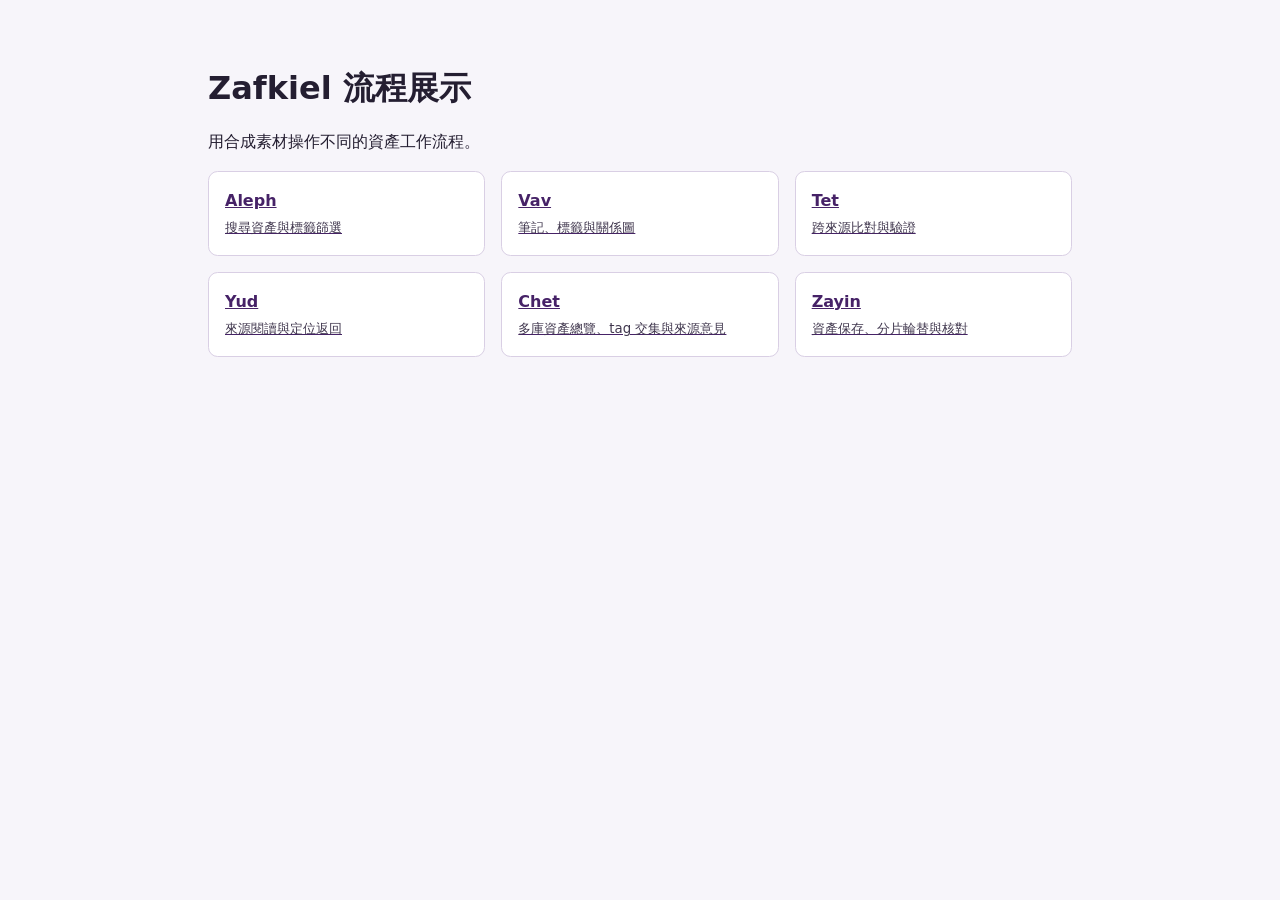
==== index.html @ 54026ae1 "Publish synthetic Zayin storage workflow demo" ====
<!doctype html>
<html lang="zh-Hant">
<head>
  <meta charset="utf-8">
  <meta name="viewport" content="width=device-width, initial-scale=1">
  <meta name="robots" content="noindex">
  <title>Zafkiel 流程展示</title>
  <style>
    :root { color-scheme: light; font-family: system-ui, sans-serif; }
    body { margin: 0; background: #f7f5fa; color: #241e31; line-height: 1.6; }
    main { max-width: 54rem; margin: auto; padding: clamp(1.25rem, 5vw, 3rem); }
    h1 { line-height: 1.2; }
    ul { list-style: none; padding: 0; display: grid; gap: 1rem; grid-template-columns: repeat(auto-fit, minmax(min(100%, 15rem), 1fr)); }
    a { display: block; border: 1px solid #d9cfe4; border-radius: .6rem; background: white; color: #462267; padding: 1rem; }
    a:focus-visible { outline: 3px solid #7948b1; outline-offset: 3px; }
    small { display: block; margin-top: .25rem; color: #40374e; }
  </style>
</head>
<body>
  <main>
    <h1>Zafkiel 流程展示</h1>
    <p>用合成素材操作不同的資產工作流程。</p>
    <ul>
      <li><a href="./aleph/index.html"><strong>Aleph</strong><small>搜尋資產與標籤篩選</small></a></li>
      <li><a href="./vav/index.html"><strong>Vav</strong><small>筆記、標籤與關係圖</small></a></li>
      <li><a href="./tet/index.html"><strong>Tet</strong><small>跨來源比對與驗證</small></a></li>
      <li><a href="./yud/index.html"><strong>Yud</strong><small>來源閱讀與定位返回</small></a></li>
      <li><a href="./chet/index.html"><strong>Chet</strong><small>多庫資產總覽、tag 交集與來源意見</small></a></li>
      <li><a href="./zayin/index.html"><strong>Zayin</strong><small>資產保存、分片輪替與核對</small></a></li>
    </ul>
  </main>
</body>
</html>
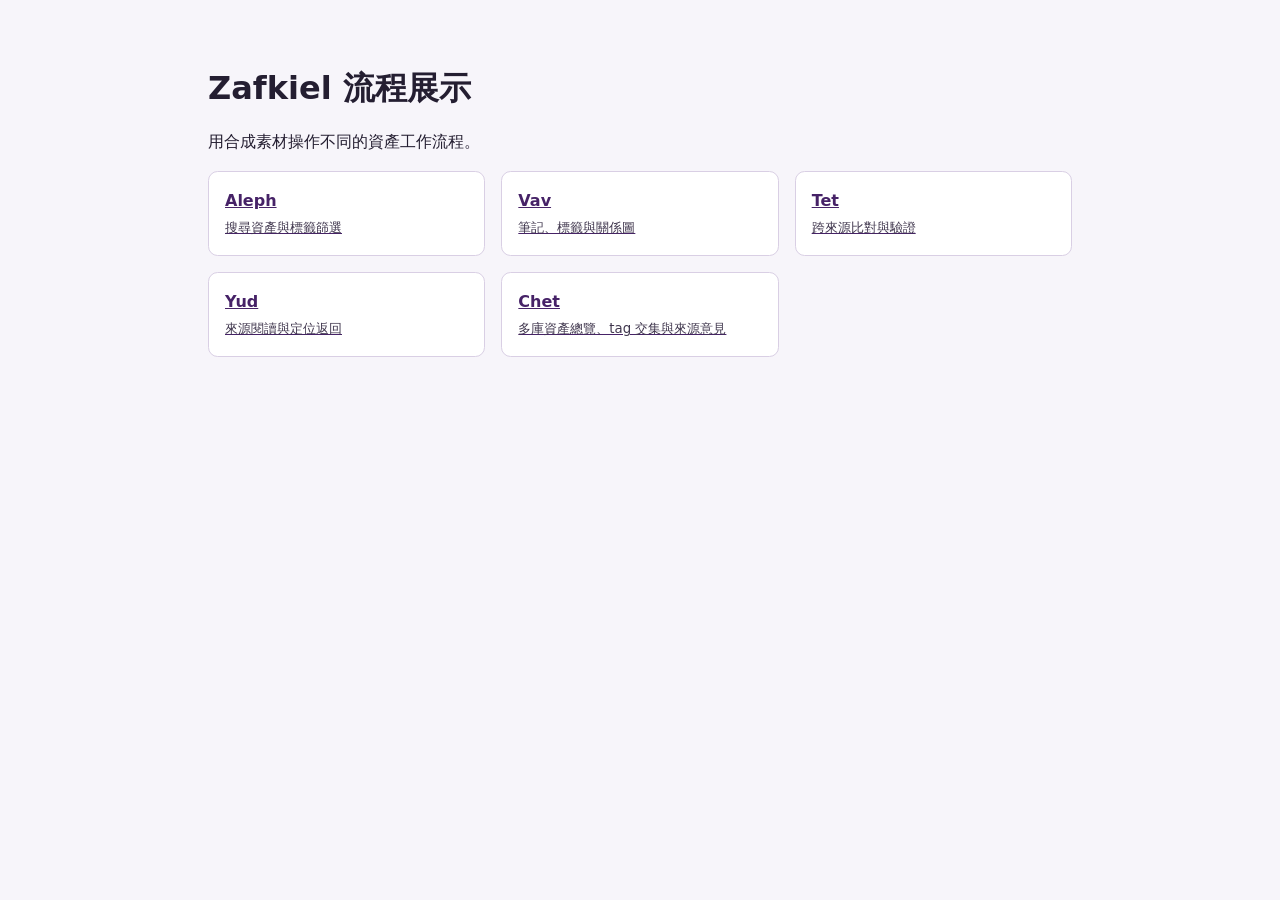
==== commit d4c0a94b: "Refresh synthetic workflow demos" ====
--- a/index.html
+++ b/index.html
@@ -26,7 +26,6 @@
       <li><a href="./tet/index.html"><strong>Tet</strong><small>跨來源比對與驗證</small></a></li>
       <li><a href="./yud/index.html"><strong>Yud</strong><small>來源閱讀與定位返回</small></a></li>
       <li><a href="./chet/index.html"><strong>Chet</strong><small>多庫資產總覽、tag 交集與來源意見</small></a></li>
-      <li><a href="./zayin/index.html"><strong>Zayin</strong><small>資產保存、分片輪替與核對</small></a></li>
     </ul>
   </main>
 </body>
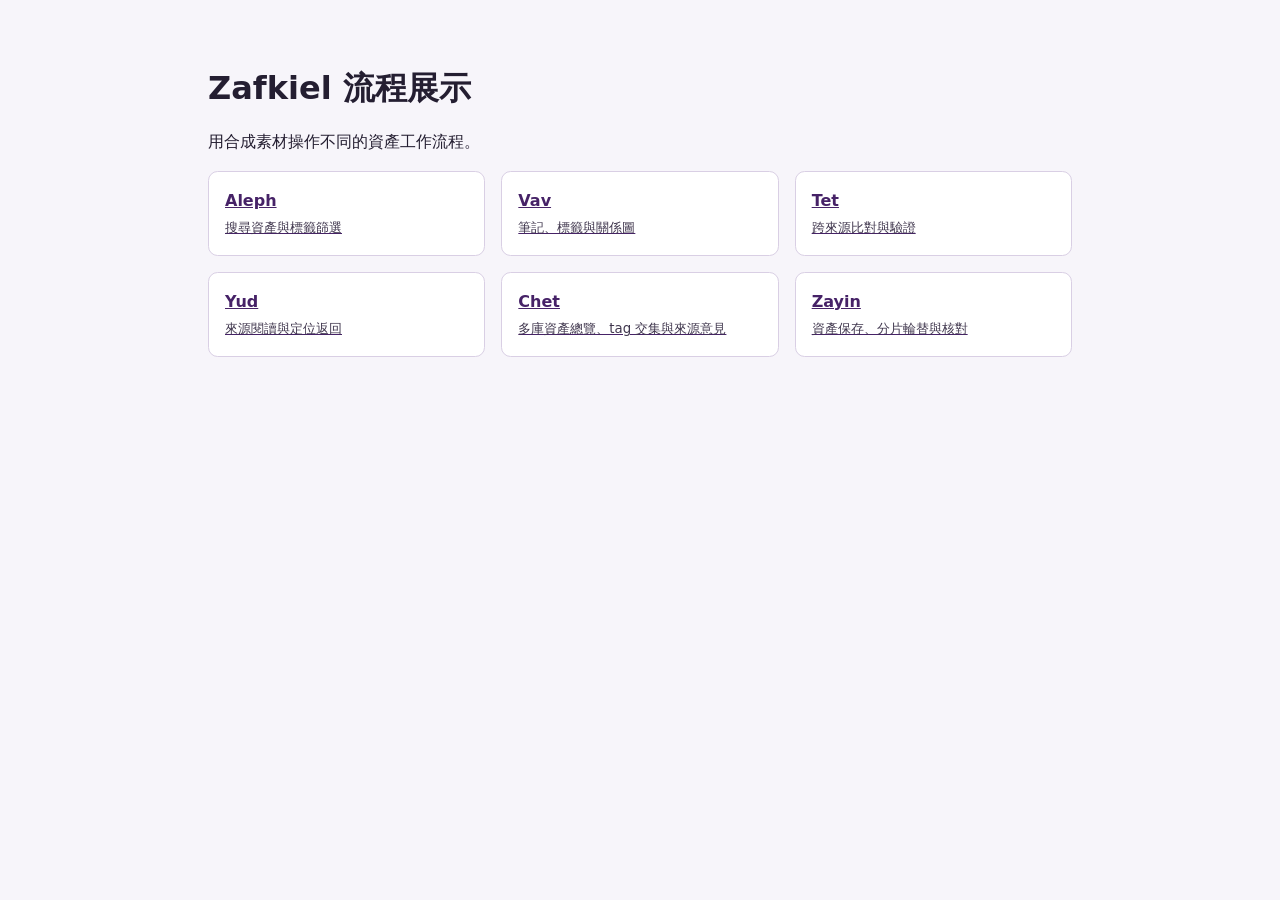
==== commit daa32b0d: "Keep Zayin on the workflow demo homepage" ====
--- a/index.html
+++ b/index.html
@@ -26,6 +26,7 @@
       <li><a href="./tet/index.html"><strong>Tet</strong><small>跨來源比對與驗證</small></a></li>
       <li><a href="./yud/index.html"><strong>Yud</strong><small>來源閱讀與定位返回</small></a></li>
       <li><a href="./chet/index.html"><strong>Chet</strong><small>多庫資產總覽、tag 交集與來源意見</small></a></li>
+      <li><a href="./zayin/index.html"><strong>Zayin</strong><small>資產保存、分片輪替與核對</small></a></li>
     </ul>
   </main>
 </body>
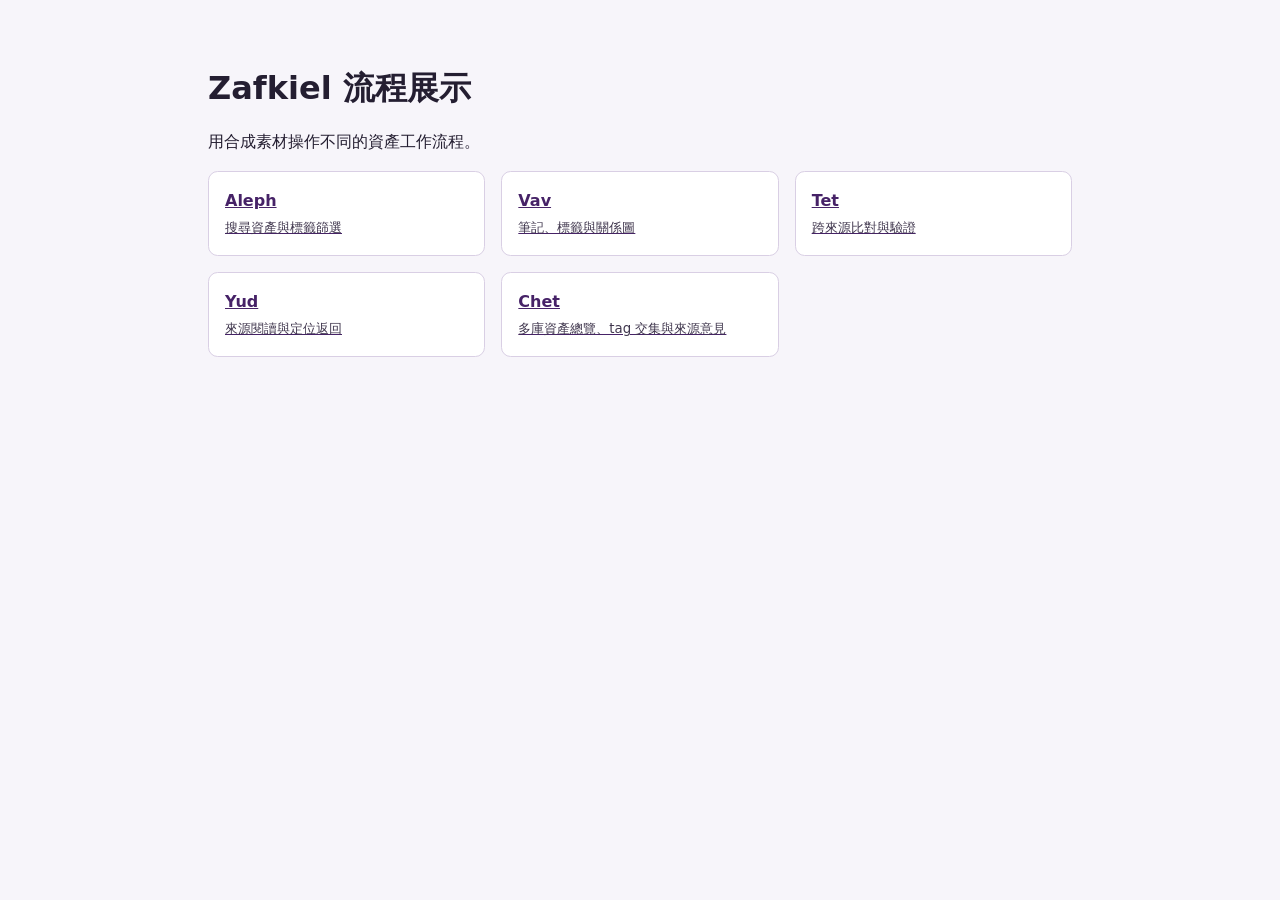
==== commit e5470881: "Refresh synthetic workflow demos" ====
--- a/index.html
+++ b/index.html
@@ -26,7 +26,6 @@
       <li><a href="./tet/index.html"><strong>Tet</strong><small>跨來源比對與驗證</small></a></li>
       <li><a href="./yud/index.html"><strong>Yud</strong><small>來源閱讀與定位返回</small></a></li>
       <li><a href="./chet/index.html"><strong>Chet</strong><small>多庫資產總覽、tag 交集與來源意見</small></a></li>
-      <li><a href="./zayin/index.html"><strong>Zayin</strong><small>資產保存、分片輪替與核對</small></a></li>
     </ul>
   </main>
 </body>
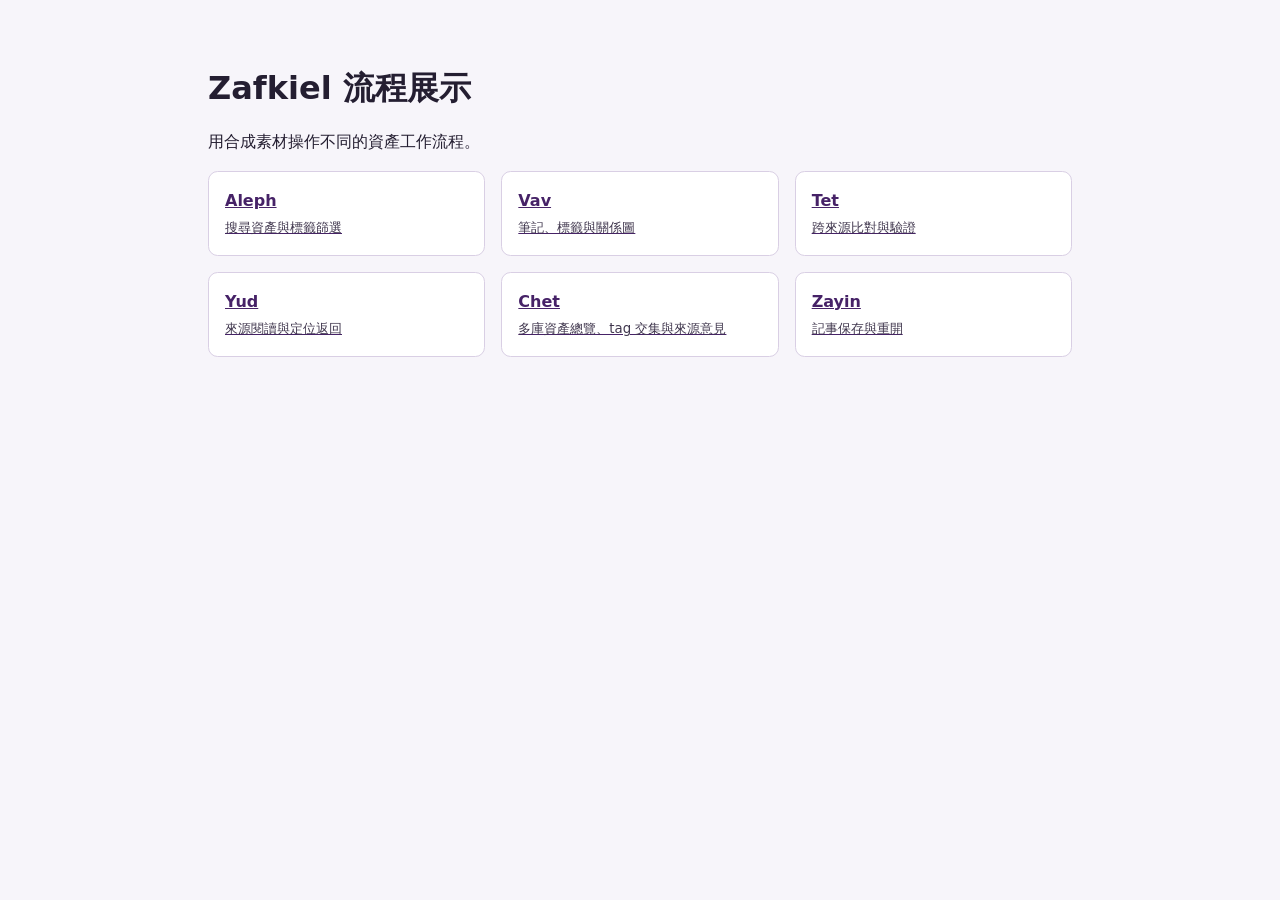
==== commit 15ae0bb0: "Show normal note saving in the Zayin demo" ====
--- a/index.html
+++ b/index.html
@@ -26,6 +26,7 @@
       <li><a href="./tet/index.html"><strong>Tet</strong><small>跨來源比對與驗證</small></a></li>
       <li><a href="./yud/index.html"><strong>Yud</strong><small>來源閱讀與定位返回</small></a></li>
       <li><a href="./chet/index.html"><strong>Chet</strong><small>多庫資產總覽、tag 交集與來源意見</small></a></li>
+      <li><a href="./zayin/index.html"><strong>Zayin</strong><small>記事保存與重開</small></a></li>
     </ul>
   </main>
 </body>
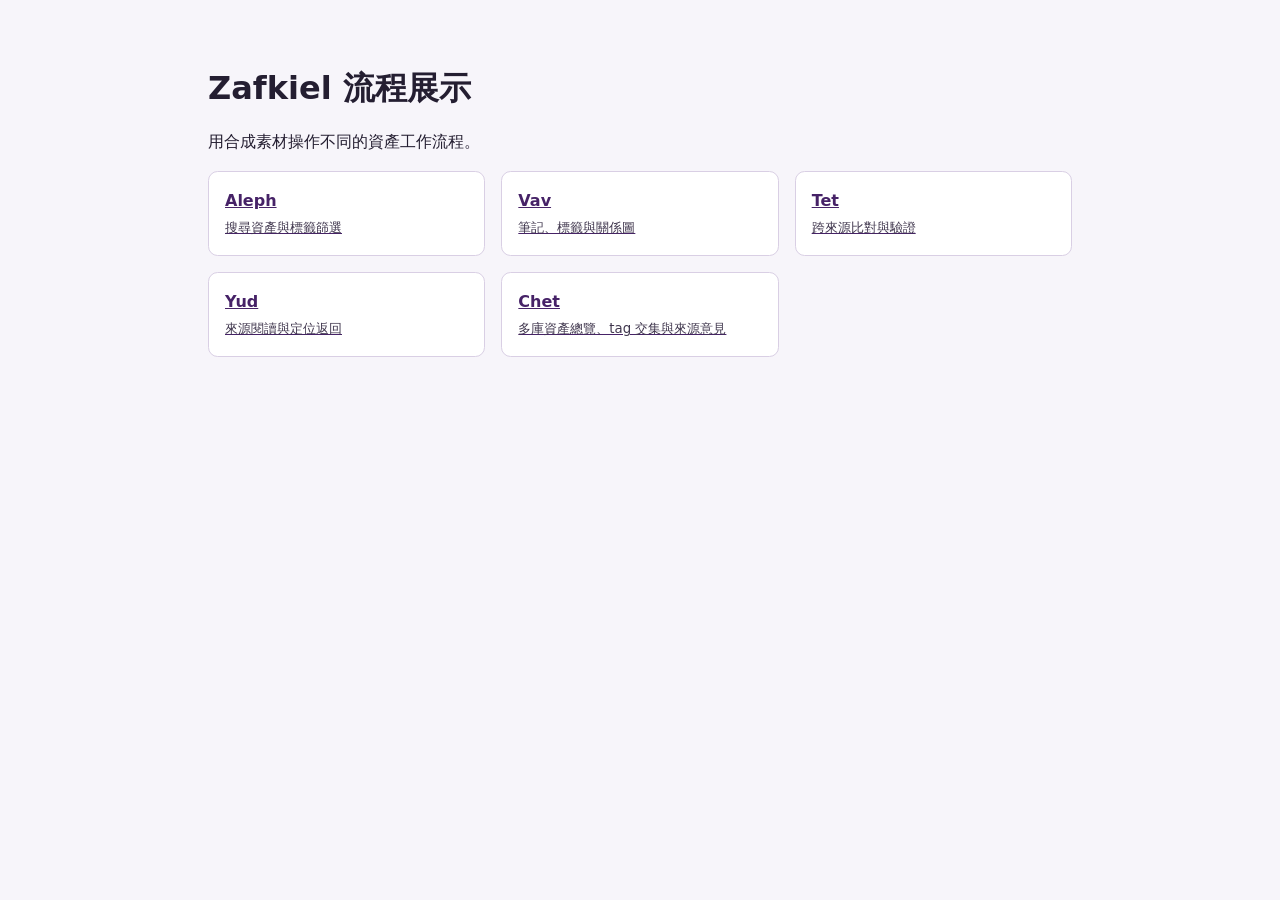
==== commit 8d6737e4: "Refresh synthetic workflow demos" ====
--- a/index.html
+++ b/index.html
@@ -26,7 +26,6 @@
       <li><a href="./tet/index.html"><strong>Tet</strong><small>跨來源比對與驗證</small></a></li>
       <li><a href="./yud/index.html"><strong>Yud</strong><small>來源閱讀與定位返回</small></a></li>
       <li><a href="./chet/index.html"><strong>Chet</strong><small>多庫資產總覽、tag 交集與來源意見</small></a></li>
-      <li><a href="./zayin/index.html"><strong>Zayin</strong><small>記事保存與重開</small></a></li>
     </ul>
   </main>
 </body>
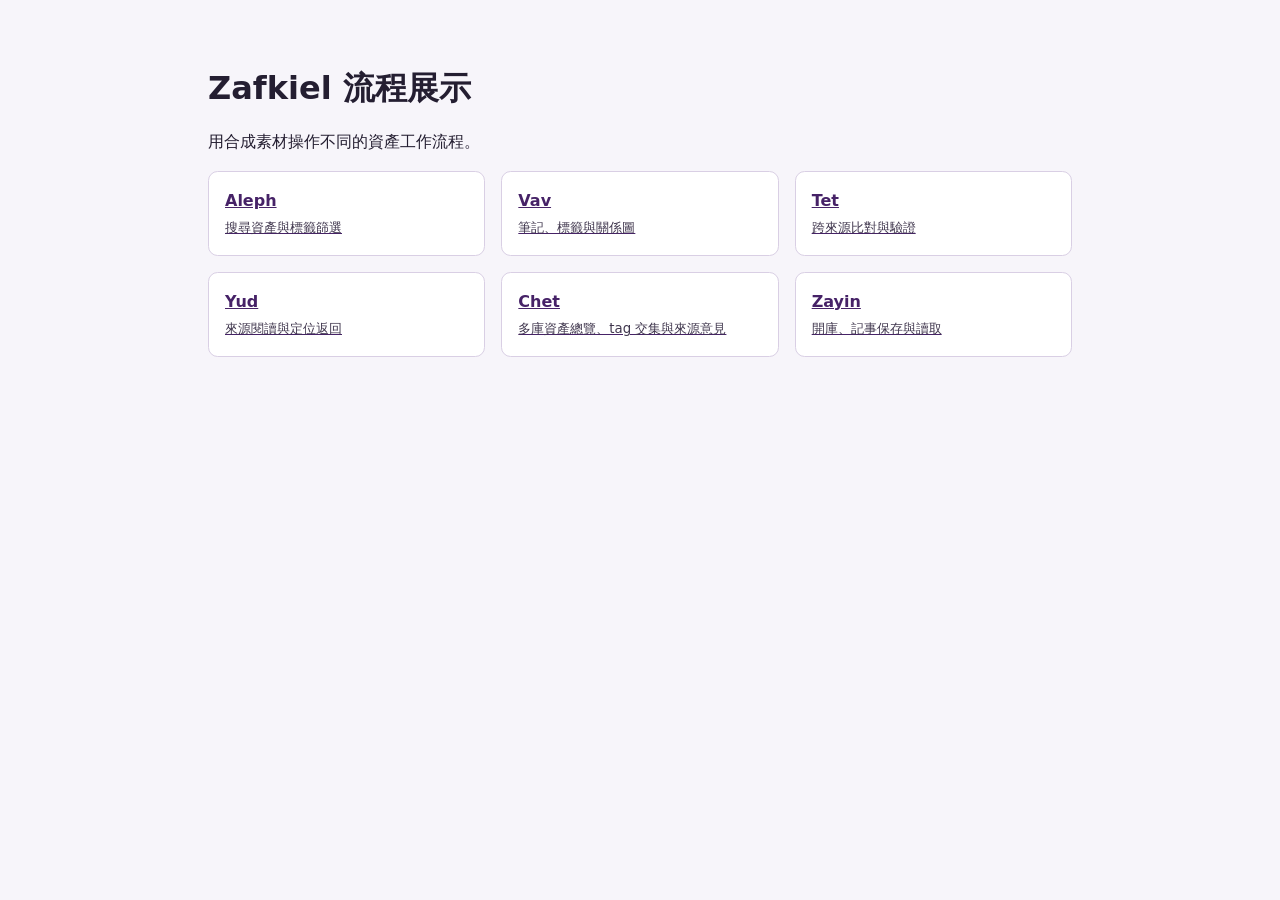
==== commit 129e1330: "Publish the Zayin vault launcher workflow" ====
--- a/index.html
+++ b/index.html
@@ -26,6 +26,7 @@
       <li><a href="./tet/index.html"><strong>Tet</strong><small>跨來源比對與驗證</small></a></li>
       <li><a href="./yud/index.html"><strong>Yud</strong><small>來源閱讀與定位返回</small></a></li>
       <li><a href="./chet/index.html"><strong>Chet</strong><small>多庫資產總覽、tag 交集與來源意見</small></a></li>
+      <li><a href="./zayin/index.html"><strong>Zayin</strong><small>開庫、記事保存與讀取</small></a></li>
     </ul>
   </main>
 </body>
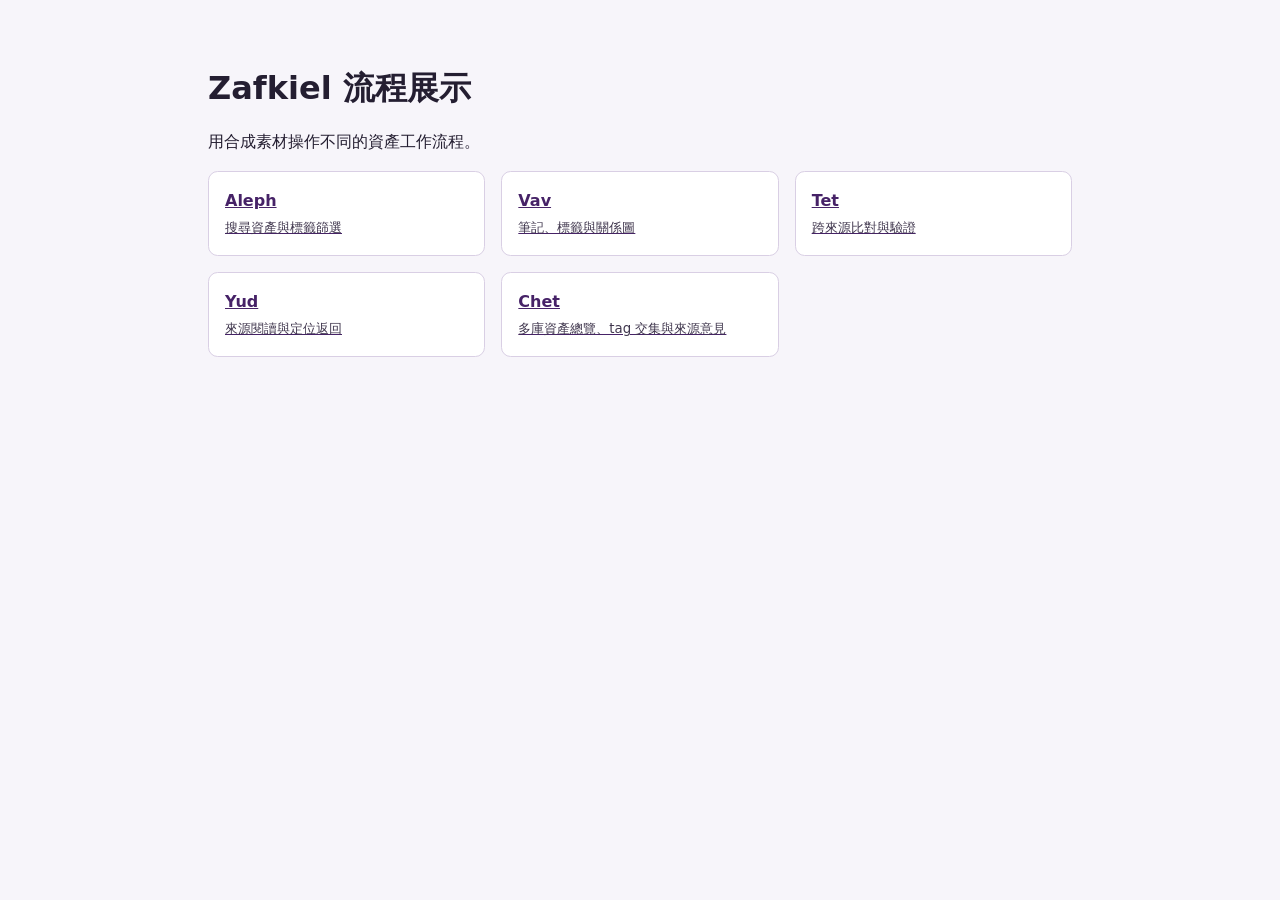
==== commit f83ecc7f: "Refresh synthetic workflow demos" ====
--- a/index.html
+++ b/index.html
@@ -26,7 +26,6 @@
       <li><a href="./tet/index.html"><strong>Tet</strong><small>跨來源比對與驗證</small></a></li>
       <li><a href="./yud/index.html"><strong>Yud</strong><small>來源閱讀與定位返回</small></a></li>
       <li><a href="./chet/index.html"><strong>Chet</strong><small>多庫資產總覽、tag 交集與來源意見</small></a></li>
-      <li><a href="./zayin/index.html"><strong>Zayin</strong><small>開庫、記事保存與讀取</small></a></li>
     </ul>
   </main>
 </body>
